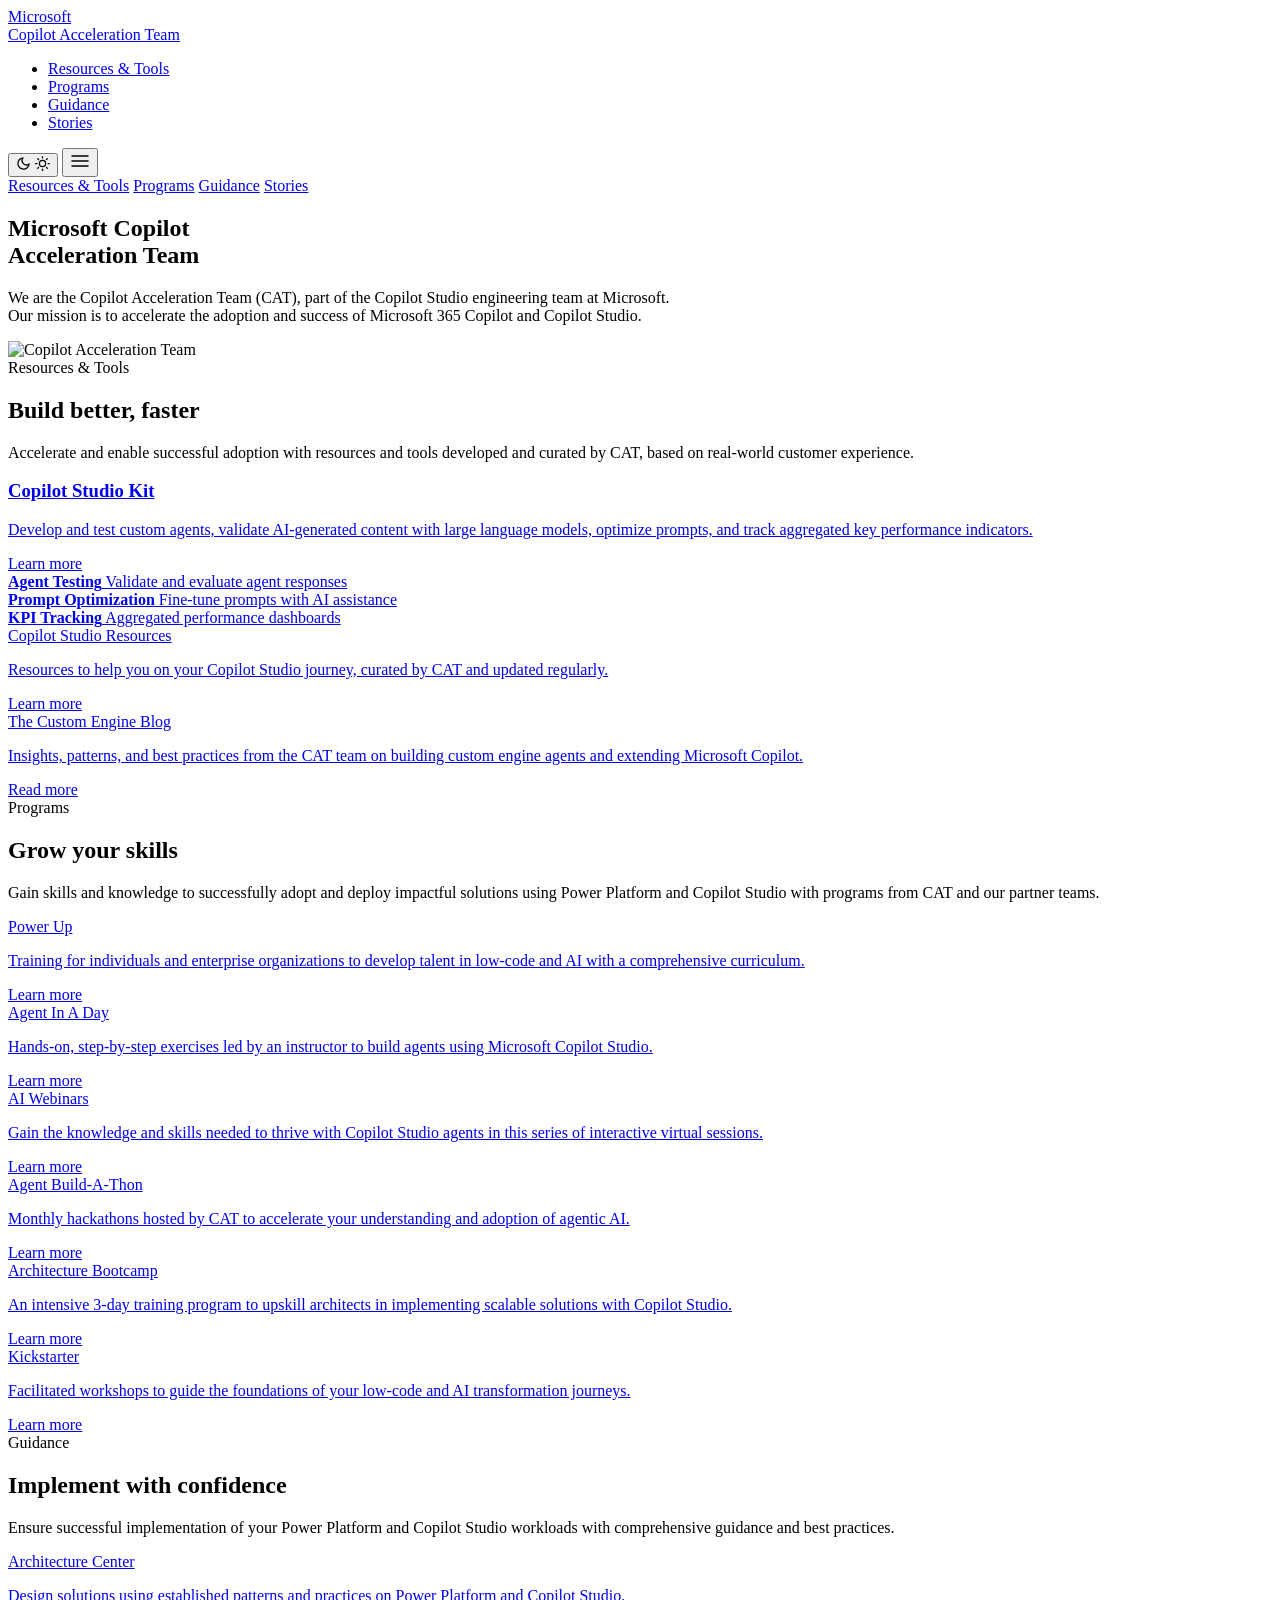
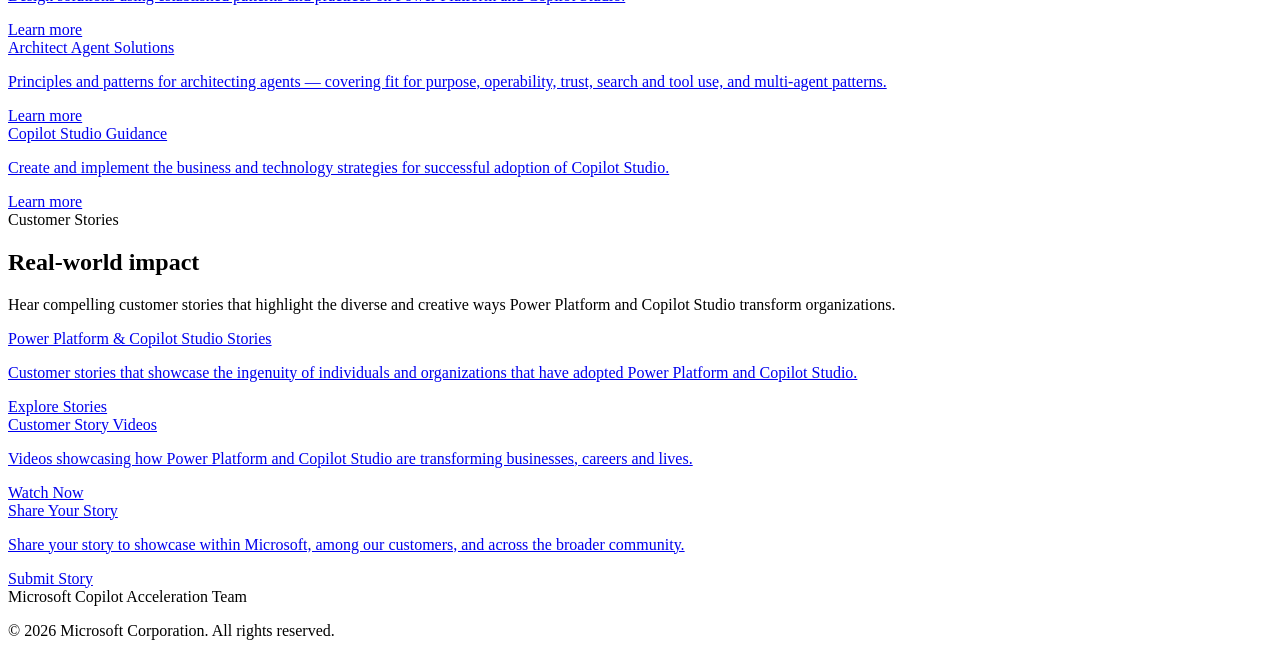
==== index.html @ 1687b4b0 "Update index.html" ====
<!DOCTYPE html>
<html lang="en">

<head>
  <meta charset="utf-8">
  <title>Microsoft Copilot Acceleration Team</title>
  <meta name="description"
    content="CAT is dedicated to empowering organizations to achieve digital transformation at scale with Microsoft Power Platform and Microsoft Copilot Studio."
    property="og:description">
  <meta content="Microsoft CAT" property="og:title">
  <meta name="image" property="og:image" content="https://microsoft.github.io/powercat/images/og-image.png">
  <meta content="width=device-width, initial-scale=1" name="viewport">
  <link href="images/favicon.png" rel="shortcut icon" type="image/x-icon">
  <link href="images/webclip.png" rel="apple-touch-icon">

  <!-- Prevent flash of wrong theme -->
  <script>
    (function () {
      var t = localStorage.getItem('cat-theme') ||
        (window.matchMedia('(prefers-color-scheme: dark)').matches ? 'dark' : 'light');
      document.documentElement.setAttribute('data-theme', t);
    })();
  </script>

  <!-- Fluent UI Web Components -->
  <script type="module" src="https://unpkg.com/@fluentui/web-components/dist/web-components.min.js"></script>

  <!-- Segoe UI -->
  <link rel="preconnect" href="https://fonts.googleapis.com">
  <link rel="preconnect" href="https://fonts.gstatic.com" crossorigin>
  <link href="https://fonts.googleapis.com/css2?family=Segoe+UI:ital,wght@0,300;0,400;0,600;0,700;1,400&display=swap" rel="stylesheet">

  <link rel="stylesheet" href="assets/css/fluent.css">
</head>

<body>

  <!-- ═══════════════════════════════════════
       NAVIGATION
  ═══════════════════════════════════════ -->
  <nav class="nav" id="nav" aria-label="Main navigation">
    <div class="nav-inner">
      <a href="#home" class="nav-brand">
        <span class="nav-brand-ms">Microsoft</span>
        <div class="nav-divider"></div>
        <span class="nav-brand-name">Copilot Acceleration Team</span>
      </a>

      <div class="nav-right">
        <ul class="nav-links">
          <li><a href="#tools">Resources &amp; Tools</a></li>
          <li><a href="#programs">Programs</a></li>
          <li><a href="#guidance">Guidance</a></li>
          <li><a href="#stories">Stories</a></li>
        </ul>

        <!-- Dark mode toggle -->
        <button class="theme-toggle" id="theme-toggle" aria-label="Switch color theme">
          <!-- Moon: shown in light mode, click to go dark -->
          <svg class="icon-moon" width="15" height="15" viewBox="0 0 24 24" fill="none" stroke="currentColor" stroke-width="2" stroke-linecap="round" stroke-linejoin="round" aria-hidden="true">
            <path d="M21 12.79A9 9 0 1 1 11.21 3 7 7 0 0 0 21 12.79z"/>
          </svg>
          <!-- Sun: shown in dark mode, click to go light -->
          <svg class="icon-sun" width="15" height="15" viewBox="0 0 24 24" fill="none" stroke="currentColor" stroke-width="2" stroke-linecap="round" stroke-linejoin="round" aria-hidden="true">
            <circle cx="12" cy="12" r="5"/>
            <line x1="12" y1="1"  x2="12" y2="3"/>
            <line x1="12" y1="21" x2="12" y2="23"/>
            <line x1="4.22" y1="4.22"   x2="5.64" y2="5.64"/>
            <line x1="18.36" y1="18.36" x2="19.78" y2="19.78"/>
            <line x1="1" y1="12" x2="3"  y2="12"/>
            <line x1="21" y1="12" x2="23" y2="12"/>
            <line x1="4.22" y1="19.78"  x2="5.64" y2="18.36"/>
            <line x1="18.36" y1="5.64"  x2="19.78" y2="4.22"/>
          </svg>
        </button>

        <button class="nav-hamburger" id="nav-hamburger" aria-label="Toggle navigation" aria-expanded="false">
          <svg width="20" height="20" viewBox="0 0 20 20" fill="none" aria-hidden="true">
            <path d="M2 5h16M2 10h16M2 15h16" stroke="currentColor" stroke-width="1.5" stroke-linecap="round"/>
          </svg>
        </button>
      </div>
    </div>
  </nav>

  <div class="nav-mobile" id="nav-mobile" aria-label="Mobile navigation">
    <a href="#tools"     onclick="closeMobileNav()">Resources &amp; Tools</a>
    <a href="#programs"  onclick="closeMobileNav()">Programs</a>
    <a href="#guidance"  onclick="closeMobileNav()">Guidance</a>
    <a href="#stories"   onclick="closeMobileNav()">Stories</a>
  </div>

  <!-- ═══════════════════════════════════════
       HERO
  ═══════════════════════════════════════ -->
  <section id="home" class="hero" aria-labelledby="hero-heading">
    <div class="hero-inner">
      <div class="hero-content">
        
        <h1 class="hero-title" id="hero-heading">
          Microsoft 
         Copilot<br>
          <span class="hero-accent">Acceleration Team</span>
        </h1>
        <p class="hero-subtitle">
          We are the Copilot Acceleration Team (CAT), part of the Copilot
          Studio engineering team at Microsoft.<br/> Our mission is to accelerate the adoption and success of Microsoft 365 Copilot and Copilot Studio.
        </p>
        <!-- <div class="hero-actions">
          <a href="#tools"    class="btn btn-white    btn-lg">Explore Tools</a>
          <a href="#programs" class="btn btn-ghost-white btn-lg">View Programs</a>
        </div> -->
        <!-- <div class="hero-stats">
          <div class="hero-stat">
            <span class="stat-value">5+</span>
            <span class="stat-label">Open-source tools</span>
          </div>
          <div class="stat-sep"></div>
          <div class="hero-stat">
            <span class="stat-value">6</span>
            <span class="stat-label">Training programs</span>
          </div>
          <div class="stat-sep"></div>
          <div class="hero-stat">
            <span class="stat-value">Global</span>
            <span class="stat-label">Enterprise reach</span>
          </div>
        </div> -->
      </div>

      <div class="hero-visual">
        <img src="images/header.png" alt="Copilot Acceleration Team" id="headerimg">
      </div>
    </div>
  </section>

  <!-- ═══════════════════════════════════════
       RESOURCES & TOOLS
  ═══════════════════════════════════════ -->
  <section id="tools" class="section section-tinted" aria-labelledby="tools-heading">
    <div class="container">
      <header class="section-header reveal">
        <span class="section-eyebrow">Resources &amp; Tools</span>
        <h2 class="section-title" id="tools-heading">Build better, faster</h2>
        <p class="section-desc">Accelerate and enable successful adoption with resources and tools developed and curated by CAT, based on real-world customer experience.</p>
      </header>

      <div class="bento-grid reveal">
        <a href="https://aka.ms/copilotstudiokit" target="_blank" rel="noopener" class="bento-featured">
          <div class="bento-content">
            <h3 class="bento-featured-title">Copilot Studio Kit</h3>
            <p class="bento-featured-desc">Develop and test custom agents, validate AI-generated content with large language models, optimize prompts, and track aggregated key performance indicators.</p>
            <span class="btn btn-white">Learn more</span>
          </div>
          <div class="bento-visual">
            <div class="bento-chips">
              <div class="bento-chip">
                <strong>Agent Testing</strong>
                Validate and evaluate agent responses
              </div>
              <div class="bento-chip">
                <strong>Prompt Optimization</strong>
                Fine-tune prompts with AI assistance
              </div>
              <div class="bento-chip">
                <strong>KPI Tracking</strong>
                Aggregated performance dashboards
              </div>
            </div>
          </div>
        </a>
      </div>

      <div class="card-grid reveal-stagger" style="margin-top: var(--space-6)">

        <a href="https://aka.ms/CopilotStudio/Resources" target="_blank" rel="noopener" class="card">
          <div class="card-title">Copilot Studio Resources</div>
          <p class="card-desc">Resources to help you on your Copilot Studio journey, curated by CAT and updated regularly.</p>
          <div class="card-cta"><span class="btn btn-outline">Learn more</span></div>
        </a>

        <a href="https://microsoft.github.io/mcscatblog/" target="_blank" rel="noopener" class="card">
          <div class="card-title">The Custom Engine Blog</div>
          <p class="card-desc">Insights, patterns, and best practices from the CAT team on building custom engine agents and extending Microsoft Copilot.</p>
          <div class="card-cta"><span class="btn btn-outline">Read more</span></div>
        </a>

      </div>
    </div>
  </section>

  <!-- ═══════════════════════════════════════
       PROGRAMS
  ═══════════════════════════════════════ -->
  <section id="programs" class="section" aria-labelledby="programs-heading">
    <div class="container">
      <header class="section-header reveal">
        <span class="section-eyebrow">Programs</span>
        <h2 class="section-title" id="programs-heading">Grow your skills</h2>
        <p class="section-desc">Gain skills and knowledge to successfully adopt and deploy impactful solutions using Power Platform and Copilot Studio with programs from CAT and our partner teams.</p>
      </header>

      <div class="card-grid-4 reveal-stagger">

        <a href="https://aka.ms/powerup" target="_blank" rel="noopener" class="card">
          <div class="card-title">Power Up</div>
          <p class="card-desc">Training for individuals and enterprise organizations to develop talent in low-code and AI with a comprehensive curriculum.</p>
          <div class="card-cta"><span class="btn btn-outline">Learn more</span></div>
        </a>

        <a href="https://aka.ms/agiad" target="_blank" rel="noopener" class="card">
          <div class="card-title">Agent In A Day</div>
          <p class="card-desc">Hands-on, step-by-step exercises led by an instructor to build agents using Microsoft Copilot Studio.</p>
          <div class="card-cta"><span class="btn btn-outline">Learn more</span></div>
        </a>

        <a href="programs/ai-webinar.html" target="_blank" rel="noopener" class="card">
          <div class="card-title">AI Webinars</div>
          <p class="card-desc">Gain the knowledge and skills needed to thrive with Copilot Studio agents in this series of interactive virtual sessions.</p>
          <div class="card-cta"><span class="btn btn-outline">Learn more</span></div>
        </a>

        <a href="programs/agent-hackathon.html" target="_blank" rel="noopener" class="card">
          <div class="card-title">Agent Build-A-Thon</div>
          <p class="card-desc">Monthly hackathons hosted by CAT to accelerate your understanding and adoption of agentic AI.</p>
          <div class="card-cta"><span class="btn btn-outline">Learn more</span></div>
        </a>

        <a href="programs/architecture-bootcamp.html" target="_blank" rel="noopener" class="card">
          <div class="card-title">Architecture Bootcamp</div>
          <p class="card-desc">An intensive 3-day training program to upskill architects in implementing scalable solutions with Copilot Studio.</p>
          <div class="card-cta"><span class="btn btn-outline">Learn more</span></div>
        </a>

        <a href="https://aka.ms/KickstarterEvent" target="_blank" rel="noopener" class="card">
          <div class="card-title">Kickstarter</div>
          <p class="card-desc">Facilitated workshops to guide the foundations of your low-code and AI transformation journeys.</p>
          <div class="card-cta"><span class="btn btn-outline">Learn more</span></div>
        </a>

      </div>
    </div>
  </section>

  <!-- ═══════════════════════════════════════
       GUIDANCE
  ═══════════════════════════════════════ -->
  <section id="guidance" class="section section-dark" aria-labelledby="guidance-heading">
    <div class="container" style="position:relative;z-index:1">
      <header class="section-header reveal">
        <span class="section-eyebrow">Guidance</span>
        <h2 class="section-title" id="guidance-heading">Implement with confidence</h2>
        <p class="section-desc">Ensure successful implementation of your Power Platform and Copilot Studio workloads with comprehensive guidance and best practices.</p>
      </header>

      <div class="card-grid-4 reveal-stagger">

        <a href="https://aka.ms/powerarchitecture" target="_blank" rel="noopener" class="card">
          <div class="card-title">Architecture Center</div>
          <p class="card-desc">Design solutions using established patterns and practices on Power Platform and Copilot Studio.</p>
          <div class="card-cta"><span class="btn btn-dark-outline">Learn more</span></div>
        </a>

        <a href="https://learn.microsoft.com/en-us/microsoft-copilot-studio/guidance/architecture/" target="_blank" rel="noopener" class="card">
          <div class="card-title">Architect Agent Solutions</div>
          <p class="card-desc">Principles and patterns for architecting agents — covering fit for purpose, operability, trust, search and tool use, and multi-agent patterns.</p>
          <div class="card-cta"><span class="btn btn-dark-outline">Learn more</span></div>
        </a>

        <a href="https://aka.ms/copilotstudioguidance" target="_blank" rel="noopener" class="card">
          <div class="card-title">Copilot Studio Guidance</div>
          <p class="card-desc">Create and implement the business and technology strategies for successful adoption of Copilot Studio.</p>
          <div class="card-cta"><span class="btn btn-dark-outline">Learn more</span></div>
        </a>

      </div>
    </div>
  </section>

  <!-- ═══════════════════════════════════════
       STORIES
  ═══════════════════════════════════════ -->
  <section id="stories" class="section" aria-labelledby="stories-heading">
    <div class="container">
      <header class="section-header reveal">
        <span class="section-eyebrow">Customer Stories</span>
        <h2 class="section-title" id="stories-heading">Real-world impact</h2>
        <p class="section-desc">Hear compelling customer stories that highlight the diverse and creative ways Power Platform and Copilot Studio transform organizations.</p>
      </header>

      <div class="stories-grid reveal-stagger">

        <a href="https://aka.ms/PowerPlatformStories" target="_blank" rel="noopener" class="story-featured">
          <div class="card-title">Power Platform &amp; Copilot Studio Stories</div>
          <p class="card-desc">Customer stories that showcase the ingenuity of individuals and organizations that have adopted Power Platform and Copilot Studio.</p>
          <span class="btn btn-brand" style="margin-top: auto; align-self: flex-start">Explore Stories</span>
        </a>

        <div class="stories-secondary">
          <a href="https://aka.ms/PowerPlatformVideos" target="_blank" rel="noopener" class="card">
            <div class="card-title">Customer Story Videos</div>
            <p class="card-desc">Videos showcasing how Power Platform and Copilot Studio are transforming businesses, careers and lives.</p>
            <div class="card-cta"><span class="btn btn-outline">Watch Now</span></div>
          </a>

          <a href="https://aka.ms/CXGStoryNomination" target="_blank" rel="noopener" class="card">
            <div class="card-title">Share Your Story</div>
            <p class="card-desc">Share your story to showcase within Microsoft, among our customers, and across the broader community.</p>
            <div class="card-cta"><span class="btn btn-outline">Submit Story</span></div>
          </a>
        </div>

      </div>
    </div>
  </section>

  <!-- ═══════════════════════════════════════
       FOOTER
  ═══════════════════════════════════════ -->
  <footer class="footer">
    <div class="footer-inner">
      <div class="footer-brand">
        
        <span class="footer-brand-text">Microsoft Copilot Acceleration Team</span>
      </div>
      <p class="footer-copy">© 2026 Microsoft Corporation. All rights reserved.</p>
    </div>
  </footer>

  <script>
    const html      = document.documentElement;
    const nav       = document.getElementById('nav');
    const hamburger = document.getElementById('nav-hamburger');
    const mobileNav = document.getElementById('nav-mobile');
    const toggle    = document.getElementById('theme-toggle');

    // ── Nav: transparent → glassmorphism on scroll ──────────────
    const updateNav = () => nav.classList.toggle('nav--scrolled', window.scrollY > 16);
    window.addEventListener('scroll', updateNav, { passive: true });
    updateNav();

    // ── Mobile nav ───────────────────────────────────────────────
    hamburger.addEventListener('click', () => {
      const isOpen = mobileNav.classList.toggle('open');
      hamburger.setAttribute('aria-expanded', String(isOpen));
    });

    function closeMobileNav() {
      mobileNav.classList.remove('open');
      hamburger.setAttribute('aria-expanded', 'false');
    }

    document.addEventListener('click', (e) => {
      if (!hamburger.contains(e.target) && !mobileNav.contains(e.target)) closeMobileNav();
    });

    // ── Theme toggle ─────────────────────────────────────────────
    toggle.addEventListener('click', () => {
      const next = html.getAttribute('data-theme') === 'dark' ? 'light' : 'dark';

      // Smooth transition
      document.body.classList.add('theme-transitioning');
      html.setAttribute('data-theme', next);
      localStorage.setItem('cat-theme', next);
      setTimeout(() => document.body.classList.remove('theme-transitioning'), 280);
    });

    // ── Scroll reveal ────────────────────────────────────────────
    const observer = new IntersectionObserver((entries) => {
      entries.forEach(entry => {
        if (entry.isIntersecting) {
          entry.target.classList.add('visible');
          observer.unobserve(entry.target);
        }
      });
    }, { threshold: 0.08 });

    document.querySelectorAll('.reveal, .reveal-stagger').forEach(el => observer.observe(el));
  </script>

</body>
</html>
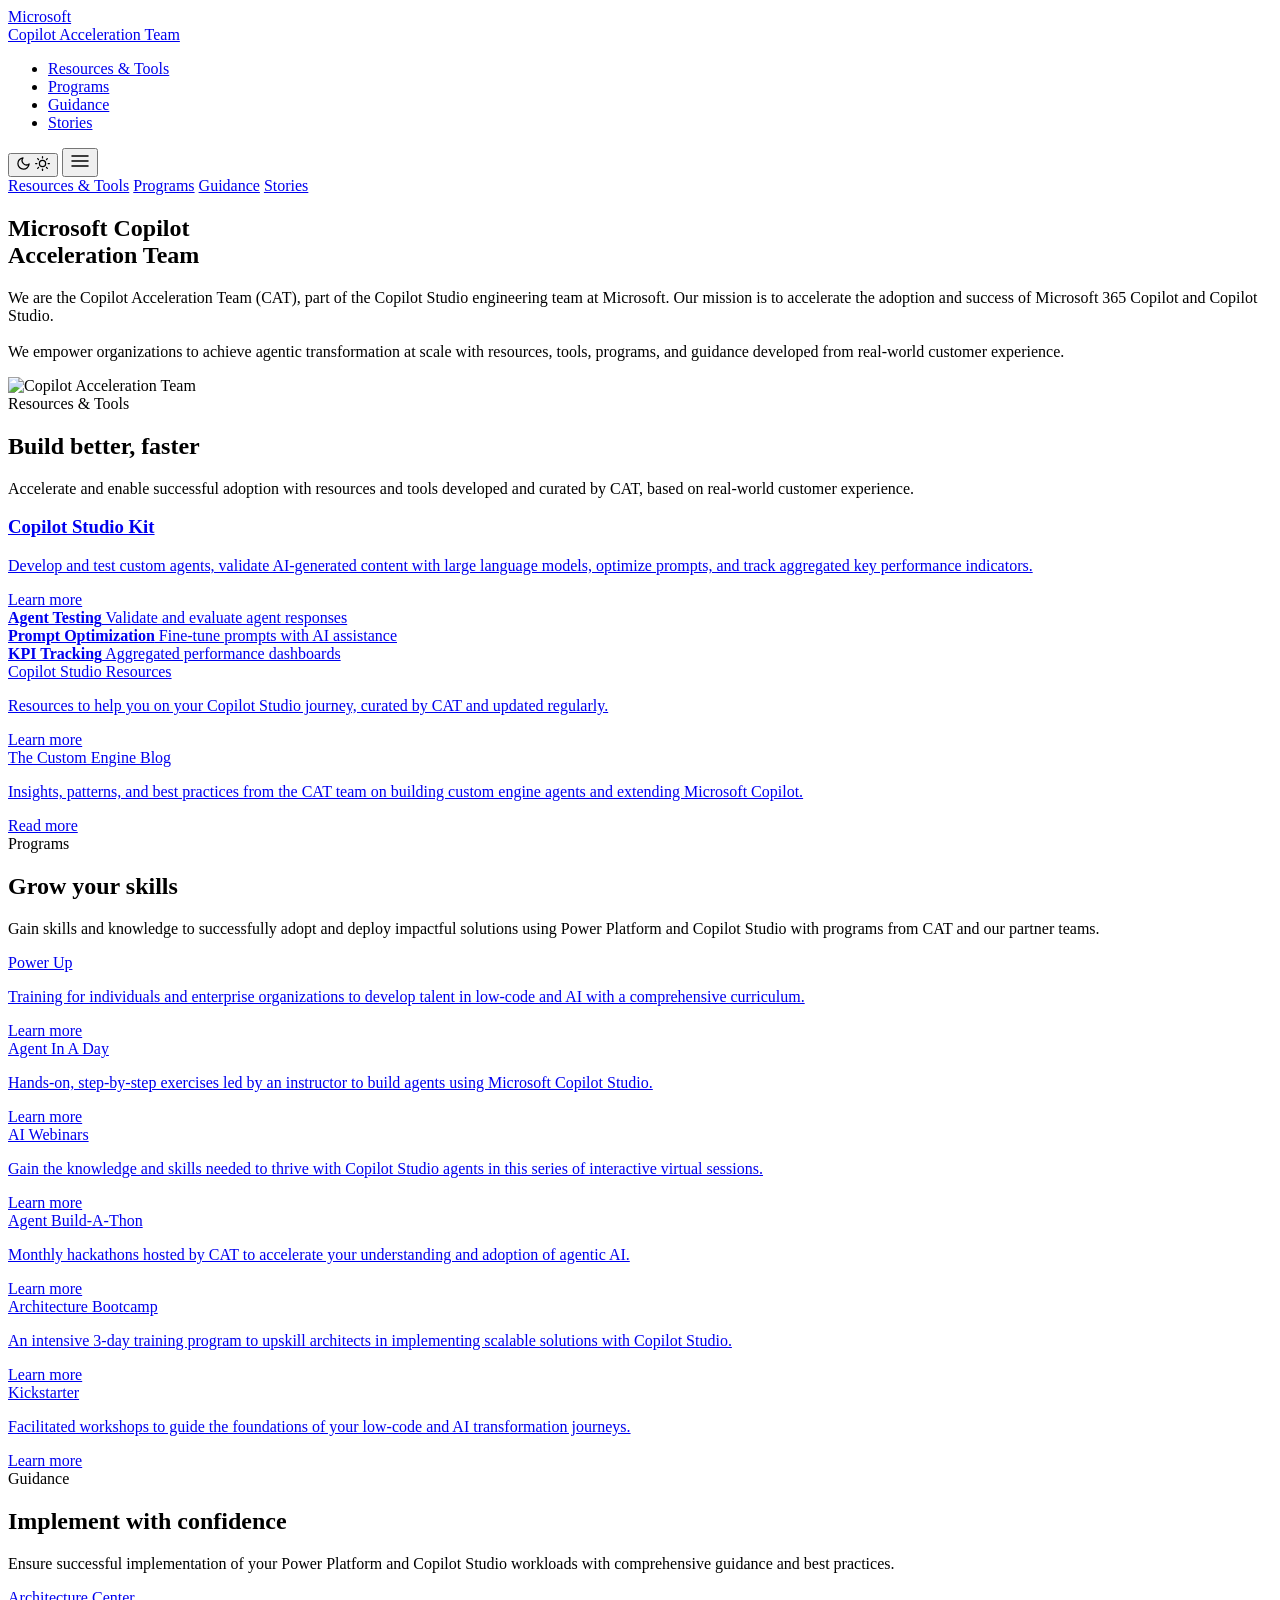
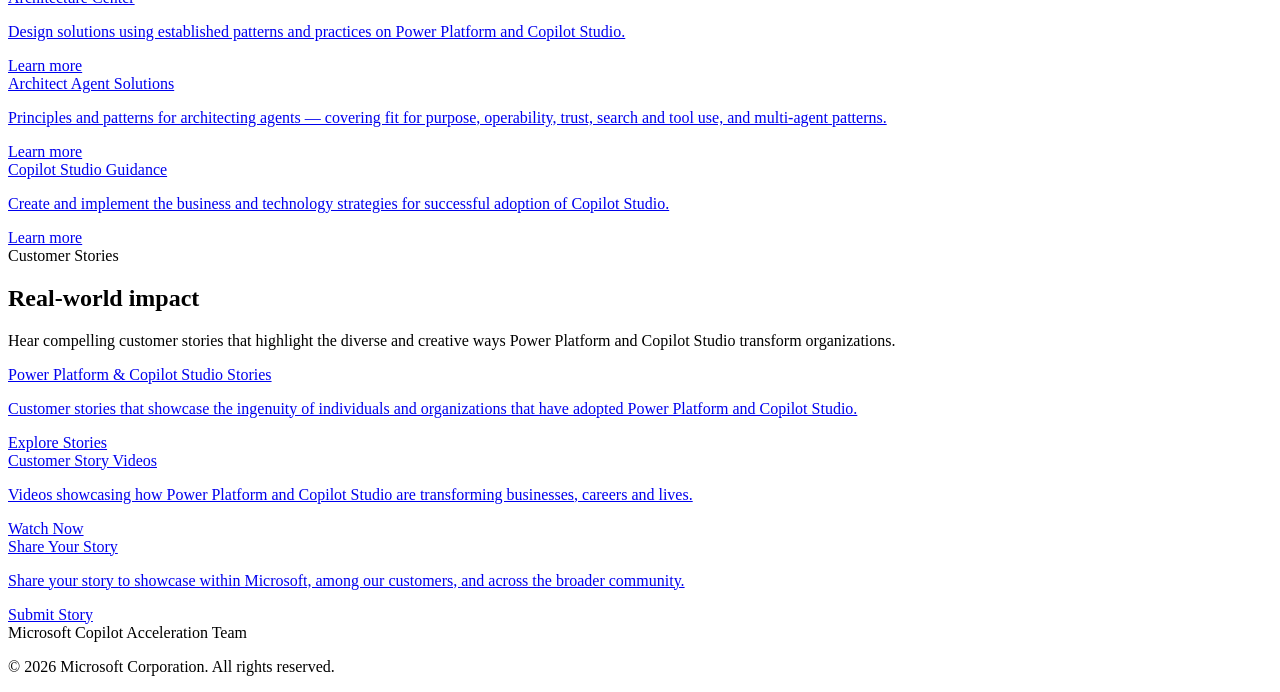
==== commit cb9feced: "Update index.html" ====
--- a/index.html
+++ b/index.html
@@ -5,10 +5,10 @@
   <meta charset="utf-8">
   <title>Microsoft Copilot Acceleration Team</title>
   <meta name="description"
-    content="CAT is dedicated to empowering organizations to achieve digital transformation at scale with Microsoft Power Platform and Microsoft Copilot Studio."
+    content="CAT is dedicated to empowering organizations to achieve agentic transformation at scale with Microsoft Copilot Studio."
     property="og:description">
   <meta content="Microsoft CAT" property="og:title">
-  <meta name="image" property="og:image" content="https://microsoft.github.io/powercat/images/og-image.png">
+  <meta name="image" property="og:image" content="https://microsoft.github.io/cat/images/og-image.png">
   <meta content="width=device-width, initial-scale=1" name="viewport">
   <link href="images/favicon.png" rel="shortcut icon" type="image/x-icon">
   <link href="images/webclip.png" rel="apple-touch-icon">
@@ -104,7 +104,9 @@
         </h1>
         <p class="hero-subtitle">
           We are the Copilot Acceleration Team (CAT), part of the Copilot
-          Studio engineering team at Microsoft.<br/> Our mission is to accelerate the adoption and success of Microsoft 365 Copilot and Copilot Studio.
+          Studio engineering team at Microsoft. Our mission is to accelerate the adoption and success of Microsoft 365 Copilot and Copilot Studio.
+          <br/><br/>
+          We empower organizations to achieve agentic transformation at scale with resources, tools, programs, and guidance developed from real-world customer experience.
         </p>
         <!-- <div class="hero-actions">
           <a href="#tools"    class="btn btn-white    btn-lg">Explore Tools</a>
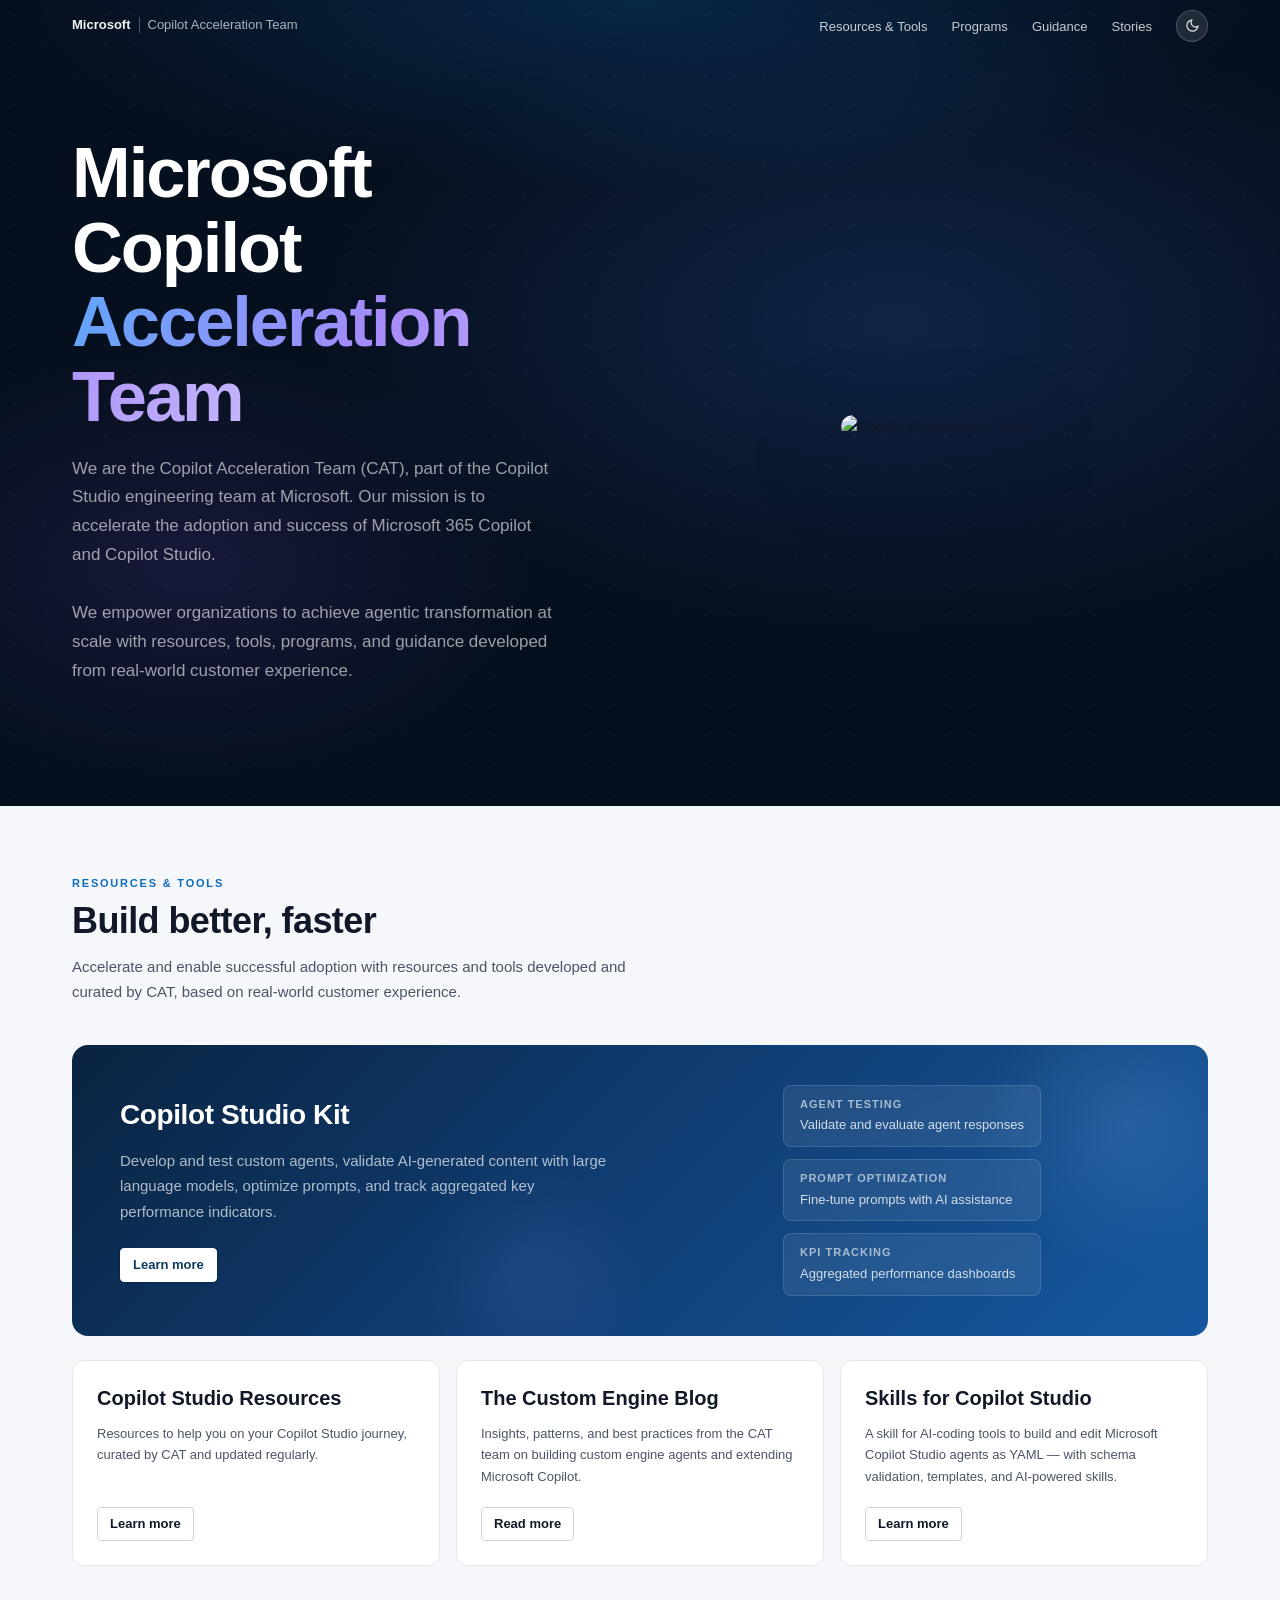
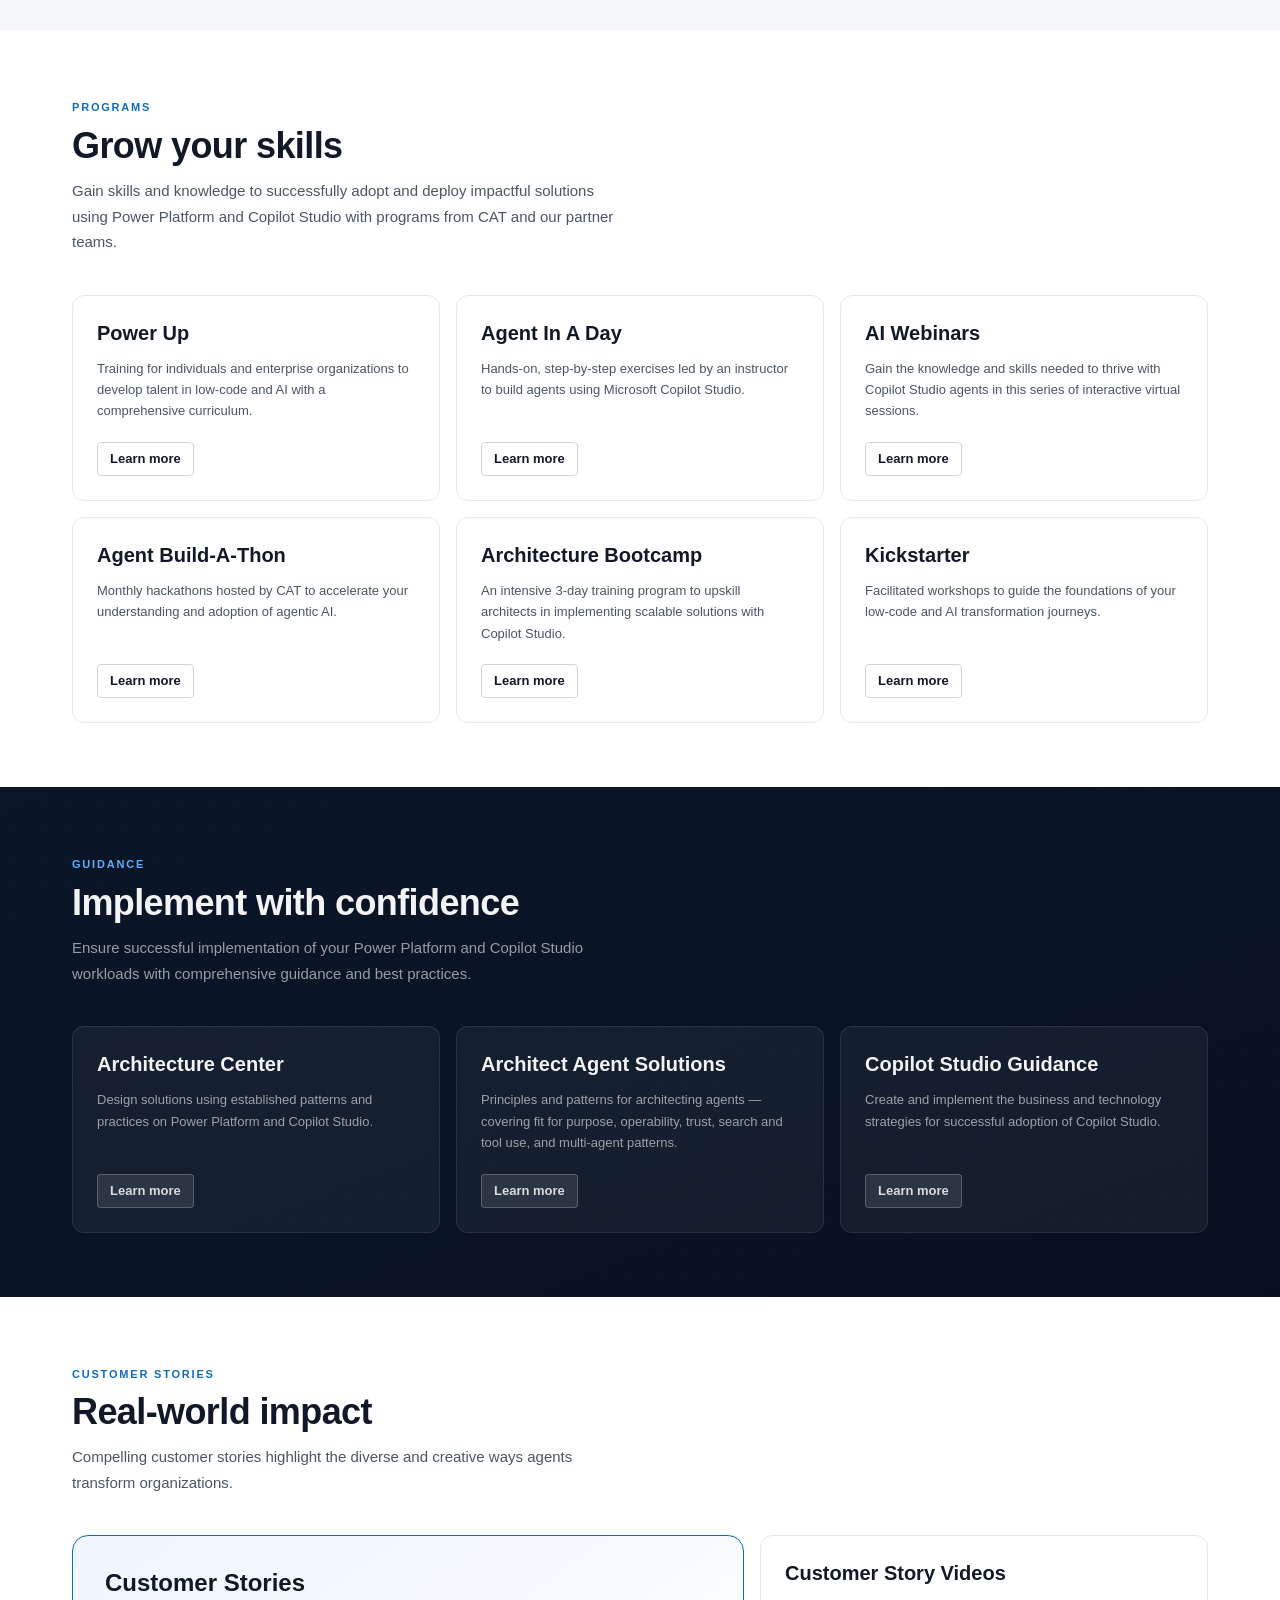
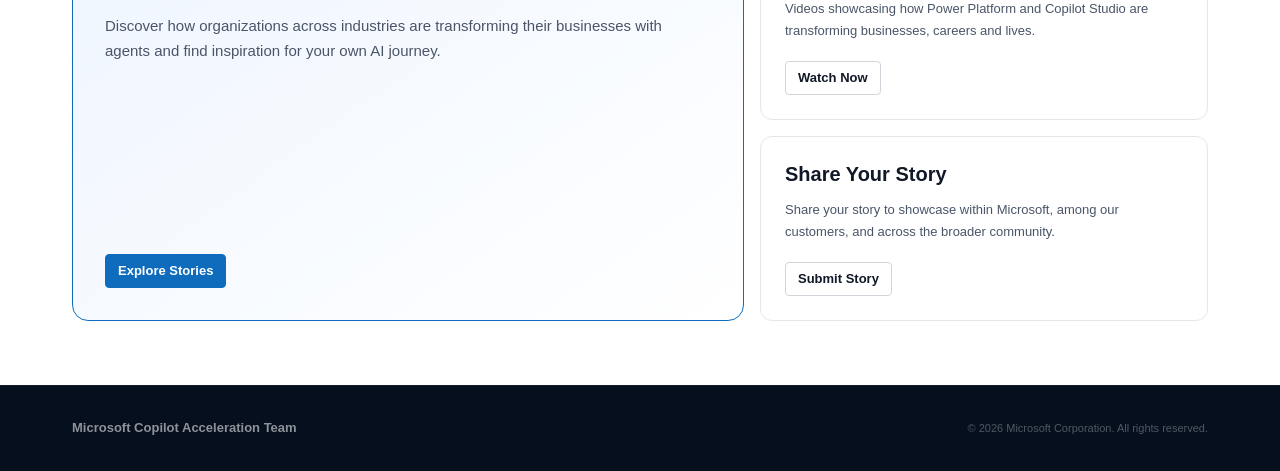
==== commit ba5dce0d: "Update index.html" ====
--- a/index.html
+++ b/index.html
@@ -187,6 +187,12 @@
           <div class="card-cta"><span class="btn btn-outline">Read more</span></div>
         </a>
 
+        <a href="https://github.com/microsoft/skills-for-copilot-studio" target="_blank" rel="noopener" class="card">
+          <div class="card-title">Skills for Copilot Studio</div>
+          <p class="card-desc">A skill for AI-coding tools to build and edit Microsoft Copilot Studio agents as YAML — with schema validation, templates, and AI-powered skills.</p>
+          <div class="card-cta"><span class="btn btn-outline">Learn more</span></div>
+        </a>
+
       </div>
     </div>
   </section>
@@ -287,14 +293,14 @@
       <header class="section-header reveal">
         <span class="section-eyebrow">Customer Stories</span>
         <h2 class="section-title" id="stories-heading">Real-world impact</h2>
-        <p class="section-desc">Hear compelling customer stories that highlight the diverse and creative ways Power Platform and Copilot Studio transform organizations.</p>
+        <p class="section-desc">Compelling customer stories highlight the diverse and creative ways agents transform organizations.</p>
       </header>
 
       <div class="stories-grid reveal-stagger">
 
-        <a href="https://aka.ms/PowerPlatformStories" target="_blank" rel="noopener" class="story-featured">
-          <div class="card-title">Power Platform &amp; Copilot Studio Stories</div>
-          <p class="card-desc">Customer stories that showcase the ingenuity of individuals and organizations that have adopted Power Platform and Copilot Studio.</p>
+        <a href="https://aka.ms/CopilotAgentStories" target="_blank" rel="noopener" class="story-featured">
+          <div class="card-title">Customer Stories</div>
+          <p class="card-desc">Discover how organizations across industries are transforming their businesses with agents and find inspiration for your own AI journey.</p>
           <span class="btn btn-brand" style="margin-top: auto; align-self: flex-start">Explore Stories</span>
         </a>
 
--- a/assets/css/fluent.css
+++ b/assets/css/fluent.css
@@ -0,0 +1,1010 @@
+/* ═══════════════════════════════════════════════════════════════
+   FLUENT 2 — THEME TOKENS
+   All components reference semantic variables only.
+   Light values live on :root; dark values override on [data-theme="dark"].
+═══════════════════════════════════════════════════════════════ */
+
+/* ── Shared structural tokens (never change with theme) ──────── */
+:root {
+  --radius-sm:  4px;
+  --radius-md:  8px;
+  --radius-lg:  12px;
+  --radius-xl:  16px;
+  --radius-pill:9999px;
+
+  --font-base: 'Segoe UI', -apple-system, BlinkMacSystemFont, 'Helvetica Neue', Arial, sans-serif;
+  --font-size-xs:   11px;
+  --font-size-sm:   13px;
+  --font-size-base: 15px;
+  --font-size-md:   17px;
+  --font-size-lg:   20px;
+  --font-size-xl:   24px;
+  --font-size-2xl:  28px;
+  --font-size-3xl:  36px;
+  --font-size-4xl:  48px;
+  --font-size-hero: clamp(40px, 5.5vw, 72px);
+
+  --space-1:  4px;
+  --space-2:  8px;
+  --space-3: 12px;
+  --space-4: 16px;
+  --space-5: 20px;
+  --space-6: 24px;
+  --space-8: 32px;
+  --space-10:40px;
+  --space-12:48px;
+  --space-16:64px;
+  --space-20:80px;
+}
+
+/* ── LIGHT THEME (default) ───────────────────────────────────── */
+:root {
+  color-scheme: light;
+
+  /* Canvas */
+  --bg-canvas:        #FFFFFF;
+  --bg-surface:       #F5F7FA;
+  --bg-raised:        #FFFFFF;
+  --bg-overlay:       #EEF1F6;
+
+  /* Foreground */
+  --fg-1:             #111827;
+  --fg-2:             #2D3748;
+  --fg-3:             #4A5568;
+  --fg-4:             #718096;
+  --fg-on-brand:      #FFFFFF;
+  --fg-on-dark:       rgba(255,255,255,.92);
+
+  /* Borders */
+  --border-subtle:    #E5E7EB;
+  --border-default:   #D1D5DB;
+  --border-strong:    #9CA3AF;
+
+  /* Brand */
+  --brand:            #0F6CBD;
+  --brand-hover:      #115EA3;
+  --brand-pressed:    #0C3B5E;
+  --brand-subtle:     #EFF6FF;
+  --brand-text:       #0F6CBD;
+
+  /* Accent (gradient highlight) */
+  --accent-from:      #3B82F6;
+  --accent-to:        #8B5CF6;
+
+  /* Shadows */
+  --shadow-xs: 0 1px 2px rgba(0,0,0,.06);
+  --shadow-sm: 0 1px 3px rgba(0,0,0,.10), 0 1px 2px rgba(0,0,0,.06);
+  --shadow-md: 0 4px 12px rgba(0,0,0,.08), 0 2px 4px rgba(0,0,0,.04);
+  --shadow-lg: 0 10px 30px rgba(0,0,0,.10), 0 4px 8px rgba(0,0,0,.04);
+  --shadow-xl: 0 20px 50px rgba(0,0,0,.12), 0 8px 16px rgba(0,0,0,.04);
+
+  /* Cards */
+  --card-bg:          #FFFFFF;
+  --card-bg-hover:    #F9FAFB;
+  --card-border:      #E5E7EB;
+  --card-border-hover:#CBD5E1;
+
+  /* Nav */
+  --nav-glass-bg:     rgba(255,255,255,.85);
+  --nav-glass-border: rgba(0,0,0,.08);
+
+  /* Inputs */
+  --input-bg:         #FFFFFF;
+  --input-border:     #D1D5DB;
+
+  /* Dark section (guidance) — constant across themes */
+  --dark-section-bg:        #050E1B;
+  --dark-section-gradient:  linear-gradient(160deg, #0A1628 0%, #071020 100%);
+  --dark-card-bg:           rgba(255,255,255,.05);
+  --dark-card-bg-hover:     rgba(255,255,255,.09);
+  --dark-card-border:       rgba(255,255,255,.09);
+  --dark-card-border-hover: rgba(255,255,255,.18);
+  --dark-fg-1:              rgba(255,255,255,.95);
+  --dark-fg-2:              rgba(255,255,255,.58);
+  --dark-eyebrow:           #60AEFF;
+  --dark-btn-bg:            rgba(255,255,255,.10);
+  --dark-btn-bg-hover:      rgba(255,255,255,.16);
+  --dark-btn-border:        rgba(255,255,255,.22);
+}
+
+/* ── DARK THEME ──────────────────────────────────────────────── */
+[data-theme="dark"] {
+  color-scheme: dark;
+
+  --bg-canvas:        #0D1117;
+  --bg-surface:       #161C25;
+  --bg-raised:        #1C2430;
+  --bg-overlay:       #222D3C;
+
+  --fg-1:             #F0F2F5;
+  --fg-2:             #C4CDD8;
+  --fg-3:             #8D9DB0;
+  --fg-4:             #5E7085;
+  --fg-on-brand:      #FFFFFF;
+  --fg-on-dark:       rgba(255,255,255,.92);
+
+  --border-subtle:    #1E2A36;
+  --border-default:   #2A3A4C;
+  --border-strong:    #3D5268;
+
+  --brand:            #4EADF5;
+  --brand-hover:      #63BAFF;
+  --brand-pressed:    #3499E0;
+  --brand-subtle:     rgba(78,173,245,.12);
+  --brand-text:       #63BAFF;
+
+  --accent-from:      #60A5FA;
+  --accent-to:        #A78BFA;
+
+  --shadow-xs: 0 1px 2px rgba(0,0,0,.3);
+  --shadow-sm: 0 1px 3px rgba(0,0,0,.4), 0 1px 2px rgba(0,0,0,.2);
+  --shadow-md: 0 4px 12px rgba(0,0,0,.5), 0 2px 4px rgba(0,0,0,.2);
+  --shadow-lg: 0 10px 30px rgba(0,0,0,.6), 0 4px 8px rgba(0,0,0,.2);
+  --shadow-xl: 0 20px 50px rgba(0,0,0,.7), 0 8px 16px rgba(0,0,0,.2);
+
+  --card-bg:          #1C2430;
+  --card-bg-hover:    #222D3C;
+  --card-border:      #2A3A4C;
+  --card-border-hover:#3D5268;
+
+  --nav-glass-bg:     rgba(13,17,23,.88);
+  --nav-glass-border: rgba(255,255,255,.07);
+
+  --input-bg:         #1C2430;
+  --input-border:     #2A3A4C;
+}
+
+/* ═══════════════════════════════════════════════════════════════
+   THEME TRANSITIONS
+═══════════════════════════════════════════════════════════════ */
+.theme-transitioning,
+.theme-transitioning *,
+.theme-transitioning *::before,
+.theme-transitioning *::after {
+  transition:
+    background-color .22s ease,
+    border-color      .22s ease,
+    color             .22s ease,
+    box-shadow        .22s ease !important;
+}
+
+/* ═══════════════════════════════════════════════════════════════
+   RESET & BASE
+═══════════════════════════════════════════════════════════════ */
+*, *::before, *::after { box-sizing: border-box; margin: 0; padding: 0; }
+html { scroll-behavior: smooth; }
+
+body {
+  font-family: var(--font-base);
+  font-size: var(--font-size-base);
+  font-weight: 400;
+  line-height: 1.6;
+  color: var(--fg-1);
+  background: var(--bg-canvas);
+  -webkit-font-smoothing: antialiased;
+}
+
+img { max-width: 100%; height: auto; display: block; }
+a   { color: var(--brand-text); text-decoration: none; }
+a:hover { text-decoration: underline; }
+
+.container {
+  max-width: 1200px;
+  margin: 0 auto;
+  padding: 0 var(--space-8);
+}
+
+/* ═══════════════════════════════════════════════════════════════
+   NAVIGATION
+═══════════════════════════════════════════════════════════════ */
+.nav {
+  position: fixed;
+  top: 0; left: 0; right: 0;
+  z-index: 200;
+  height: 52px;
+  display: flex;
+  align-items: center;
+  background: transparent;
+  border-bottom: 1px solid transparent;
+  transition: background .3s ease, border-color .3s ease, backdrop-filter .3s ease;
+}
+.nav--scrolled {
+  background: var(--nav-glass-bg);
+  border-bottom-color: var(--nav-glass-border);
+  backdrop-filter: blur(20px) saturate(180%);
+  -webkit-backdrop-filter: blur(20px) saturate(180%);
+}
+
+.nav-inner {
+  display: flex;
+  align-items: center;
+  justify-content: space-between;
+  width: 100%;
+  max-width: 1200px;
+  margin: 0 auto;
+  padding: 0 var(--space-8);
+}
+
+.nav-brand {
+  display: flex;
+  align-items: center;
+  gap: var(--space-2);
+  text-decoration: none;
+}
+.nav-brand:hover { text-decoration: none; }
+
+.nav-brand-ms {
+  font-size: var(--font-size-sm);
+  font-weight: 600;
+  color: rgba(255,255,255,.95);
+  transition: color .3s;
+}
+.nav--scrolled .nav-brand-ms { color: var(--fg-1); }
+
+.nav-divider {
+  width: 1px; height: 16px;
+  background: rgba(255,255,255,.28);
+  flex-shrink: 0;
+  transition: background .3s;
+}
+.nav--scrolled .nav-divider { background: var(--border-default); }
+
+.nav-brand-name {
+  font-size: var(--font-size-sm);
+  font-weight: 400;
+  color: rgba(255,255,255,.68);
+  white-space: nowrap;
+  transition: color .3s;
+}
+.nav--scrolled .nav-brand-name { color: var(--fg-3); }
+
+.nav-right {
+  display: flex;
+  align-items: center;
+  gap: var(--space-6);
+}
+
+.nav-links {
+  display: flex;
+  align-items: center;
+  gap: var(--space-6);
+  list-style: none;
+}
+.nav-links a {
+  font-size: var(--font-size-sm);
+  font-weight: 500;
+  color: rgba(255,255,255,.78);
+  text-decoration: none;
+  padding: 4px 0;
+  position: relative;
+  transition: color .15s;
+}
+.nav--scrolled .nav-links a { color: var(--fg-2); }
+.nav-links a::after {
+  content: '';
+  position: absolute;
+  bottom: -2px; left: 0; right: 0;
+  height: 2px;
+  background: currentColor;
+  transform: scaleX(0);
+  transition: transform .15s ease;
+}
+.nav-links a:hover { color: #fff; text-decoration: none; }
+.nav--scrolled .nav-links a:hover { color: var(--brand); }
+.nav-links a:hover::after { transform: scaleX(1); }
+
+/* Theme toggle */
+.theme-toggle {
+  display: flex;
+  align-items: center;
+  justify-content: center;
+  width: 32px; height: 32px;
+  background: rgba(255,255,255,.1);
+  border: 1px solid rgba(255,255,255,.2);
+  border-radius: var(--radius-pill);
+  cursor: pointer;
+  color: rgba(255,255,255,.85);
+  transition: background .15s, border-color .15s, color .3s;
+  flex-shrink: 0;
+}
+.theme-toggle:hover {
+  background: rgba(255,255,255,.2);
+  color: #fff;
+}
+.nav--scrolled .theme-toggle {
+  background: var(--bg-surface);
+  border-color: var(--border-default);
+  color: var(--fg-2);
+}
+.nav--scrolled .theme-toggle:hover {
+  background: var(--bg-overlay);
+  color: var(--fg-1);
+}
+
+/* Icon visibility */
+.icon-sun  { display: none; }
+.icon-moon { display: block; }
+[data-theme="dark"] .icon-sun  { display: block; }
+[data-theme="dark"] .icon-moon { display: none; }
+
+.nav-hamburger {
+  display: none;
+  background: none;
+  border: none;
+  cursor: pointer;
+  padding: var(--space-1);
+  color: rgba(255,255,255,.85);
+  border-radius: var(--radius-sm);
+  transition: color .3s, background .15s;
+}
+.nav--scrolled .nav-hamburger { color: var(--fg-2); }
+.nav-hamburger:hover { background: rgba(255,255,255,.1); }
+.nav--scrolled .nav-hamburger:hover { background: var(--bg-surface); }
+
+.nav-mobile {
+  display: none;
+  position: fixed;
+  top: 52px; left: 0; right: 0;
+  background: var(--nav-glass-bg);
+  backdrop-filter: blur(20px) saturate(180%);
+  -webkit-backdrop-filter: blur(20px) saturate(180%);
+  border-bottom: 1px solid var(--border-subtle);
+  padding: var(--space-4) var(--space-8);
+  z-index: 199;
+  box-shadow: var(--shadow-md);
+}
+.nav-mobile.open { display: flex; flex-direction: column; }
+.nav-mobile a {
+  font-size: var(--font-size-base);
+  font-weight: 500;
+  color: var(--fg-1);
+  padding: var(--space-3) 0;
+  border-bottom: 1px solid var(--border-subtle);
+  text-decoration: none;
+}
+.nav-mobile a:last-child { border-bottom: none; }
+.nav-mobile a:hover { color: var(--brand); text-decoration: none; }
+
+@media (max-width: 768px) {
+  .nav-links    { display: none; }
+  .nav-hamburger{ display: flex; align-items: center; justify-content: center; }
+}
+
+/* ═══════════════════════════════════════════════════════════════
+   BUTTONS
+═══════════════════════════════════════════════════════════════ */
+.btn {
+  display: inline-flex;
+  align-items: center;
+  justify-content: center;
+  gap: var(--space-2);
+  padding: 6px var(--space-3);
+  border-radius: var(--radius-sm);
+  font-family: var(--font-base);
+  font-size: var(--font-size-sm);
+  font-weight: 600;
+  line-height: 20px;
+  cursor: pointer;
+  text-decoration: none;
+  border: 1px solid transparent;
+  transition: background .12s, border-color .12s, color .12s, box-shadow .12s;
+  white-space: nowrap;
+}
+.btn:hover { text-decoration: none; }
+
+.btn-brand {
+  background: var(--brand);
+  color: var(--fg-on-brand);
+  border-color: var(--brand);
+}
+.btn-brand:hover {
+  background: var(--brand-hover);
+  border-color: var(--brand-hover);
+  color: var(--fg-on-brand);
+  box-shadow: 0 0 0 3px var(--brand-subtle);
+}
+
+.btn-outline {
+  background: transparent;
+  color: var(--fg-1);
+  border-color: var(--border-default);
+}
+.btn-outline:hover {
+  background: var(--bg-surface);
+  border-color: var(--border-strong);
+  color: var(--fg-1);
+}
+
+.btn-white {
+  background: #fff;
+  color: #0C3B5E;
+  border-color: #fff;
+  box-shadow: var(--shadow-sm);
+}
+.btn-white:hover {
+  background: #F0F6FF;
+  color: #0C3B5E;
+  box-shadow: var(--shadow-md);
+}
+
+.btn-ghost-white {
+  background: rgba(255,255,255,.1);
+  color: #fff;
+  border-color: rgba(255,255,255,.35);
+}
+.btn-ghost-white:hover {
+  background: rgba(255,255,255,.18);
+  color: #fff;
+  border-color: rgba(255,255,255,.55);
+}
+
+.btn-dark-outline {
+  background: var(--dark-btn-bg);
+  color: rgba(255,255,255,.82);
+  border-color: var(--dark-btn-border);
+}
+.btn-dark-outline:hover {
+  background: var(--dark-btn-bg-hover);
+  color: #fff;
+  border-color: rgba(255,255,255,.35);
+}
+
+.btn-lg {
+  padding: 10px var(--space-6);
+  font-size: var(--font-size-base);
+  line-height: 22px;
+  border-radius: var(--radius-md);
+}
+
+/* ═══════════════════════════════════════════════════════════════
+   HERO  — always dark, consistent across themes
+═══════════════════════════════════════════════════════════════ */
+.hero {
+  background: #060F1E;
+  padding: 136px 0 88px;
+  position: relative;
+  overflow: hidden;
+}
+
+.hero::before {
+  content: '';
+  position: absolute;
+  inset: 0;
+  background:
+    radial-gradient(ellipse 70% 60% at 70% 40%, rgba(59,130,246,.18) 0%, transparent 65%),
+    radial-gradient(ellipse 50% 50% at 15% 70%, rgba(139,92,246,.12) 0%, transparent 55%),
+    radial-gradient(ellipse 80% 40% at 50% 0%,  rgba(15,108,189,.25) 0%, transparent 60%);
+  pointer-events: none;
+}
+.hero::after {
+  content: '';
+  position: absolute;
+  inset: 0;
+  background-image: radial-gradient(rgba(255,255,255,.035) 1px, transparent 1px);
+  background-size: 30px 30px;
+  pointer-events: none;
+}
+
+.hero-inner {
+  position: relative;
+  z-index: 1;
+  display: grid;
+  grid-template-columns: 1fr 1fr;
+  gap: var(--space-12);
+  align-items: center;
+  max-width: 1200px;
+  margin: 0 auto;
+  padding: 0 var(--space-8);
+}
+
+.hero-badge {
+  display: inline-flex;
+  align-items: center;
+  gap: var(--space-2);
+  padding: 5px 14px;
+  background: rgba(255,255,255,.07);
+  border: 1px solid rgba(255,255,255,.13);
+  border-radius: var(--radius-pill);
+  font-size: var(--font-size-xs);
+  font-weight: 500;
+  color: rgba(255,255,255,.72);
+  margin-bottom: var(--space-6);
+  letter-spacing: .4px;
+}
+.hero-badge-dot {
+  width: 6px; height: 6px;
+  border-radius: 50%;
+  background: #34D399;
+  box-shadow: 0 0 8px rgba(52,211,153,.7);
+  flex-shrink: 0;
+}
+
+.hero-title {
+  font-size: var(--font-size-hero);
+  font-weight: 700;
+  line-height: 1.06;
+  letter-spacing: -2px;
+  color: #FFFFFF;
+  margin-bottom: var(--space-5);
+}
+
+.hero-accent {
+  background: linear-gradient(110deg, #60A5FA 0%, #A78BFA 55%, #C4B5FD 100%);
+  -webkit-background-clip: text;
+  -webkit-text-fill-color: transparent;
+  background-clip: text;
+}
+
+.hero-subtitle {
+  font-size: var(--font-size-md);
+  line-height: 1.7;
+  color: rgba(255,255,255,.60);
+  margin-bottom: var(--space-8);
+  max-width: 480px;
+}
+
+.hero-actions {
+  display: flex;
+  gap: var(--space-3);
+  flex-wrap: wrap;
+}
+
+.hero-stats {
+  display: flex;
+  align-items: center;
+  gap: var(--space-8);
+  margin-top: var(--space-12);
+  padding-top: var(--space-8);
+  border-top: 1px solid rgba(255,255,255,.08);
+}
+.hero-stat { display: flex; flex-direction: column; gap: 3px; }
+.stat-value {
+  font-size: var(--font-size-2xl);
+  font-weight: 700;
+  line-height: 1;
+  color: #FFFFFF;
+  letter-spacing: -0.5px;
+}
+.stat-label {
+  font-size: var(--font-size-xs);
+  color: rgba(255,255,255,.44);
+  text-transform: uppercase;
+  letter-spacing: 1px;
+  font-weight: 500;
+}
+.stat-sep {
+  width: 1px; height: 32px;
+  background: rgba(255,255,255,.10);
+  flex-shrink: 0;
+}
+
+.hero-visual {
+  display: flex;
+  justify-content: center;
+  align-items: center;
+}
+.hero-visual img {
+  border-radius: var(--radius-xl);
+  max-width: 100%;
+  filter: drop-shadow(0 24px 48px rgba(0,0,0,.55));
+}
+
+@media (max-width: 900px) {
+  .hero { padding: 120px 0 64px; }
+  .hero-inner { grid-template-columns: 1fr; }
+  .hero-visual { display: none; }
+  .hero-stats { gap: var(--space-6); flex-wrap: wrap; }
+}
+@media (max-width: 480px) {
+  .hero-title { letter-spacing: -1px; }
+  .hero-stats { gap: var(--space-5); }
+}
+
+/* ═══════════════════════════════════════════════════════════════
+   SECTIONS
+═══════════════════════════════════════════════════════════════ */
+.section        { padding: var(--space-16) 0; }
+.section-tinted { background: var(--bg-surface); }
+
+.section-dark {
+  background: var(--dark-section-bg);
+  background-image: var(--dark-section-gradient);
+  position: relative;
+}
+.section-dark::before {
+  content: '';
+  position: absolute;
+  inset: 0;
+  background-image: radial-gradient(rgba(255,255,255,.025) 1px, transparent 1px);
+  background-size: 28px 28px;
+  pointer-events: none;
+}
+
+.section-header { margin-bottom: var(--space-10); }
+
+.section-eyebrow {
+  display: inline-block;
+  font-size: var(--font-size-xs);
+  font-weight: 700;
+  text-transform: uppercase;
+  letter-spacing: 1.8px;
+  color: var(--brand-text);
+  margin-bottom: var(--space-2);
+}
+.section-dark .section-eyebrow { color: var(--dark-eyebrow); }
+
+.section-title {
+  font-size: var(--font-size-3xl);
+  font-weight: 700;
+  line-height: 1.15;
+  color: var(--fg-1);
+  margin-bottom: var(--space-3);
+  letter-spacing: -.6px;
+}
+.section-dark .section-title { color: var(--dark-fg-1); }
+
+.section-desc {
+  font-size: var(--font-size-base);
+  line-height: 1.7;
+  color: var(--fg-3);
+  max-width: 560px;
+}
+.section-dark .section-desc { color: var(--dark-fg-2); }
+
+/* ═══════════════════════════════════════════════════════════════
+   BENTO GRID  (single full-width featured card)
+═══════════════════════════════════════════════════════════════ */
+.bento-grid {
+  display: grid;
+  grid-template-columns: 1fr;
+}
+
+.bento-featured {
+  background: linear-gradient(135deg, #0A2340 0%, #0F3C70 45%, #1558A0 100%);
+  border-radius: var(--radius-xl);
+  padding: var(--space-10) var(--space-12);
+  display: grid;
+  grid-template-columns: 1fr 1fr;
+  gap: var(--space-12);
+  align-items: center;
+  text-decoration: none;
+  color: #fff;
+  position: relative;
+  overflow: hidden;
+  transition: box-shadow .2s ease, transform .2s ease;
+  min-height: 280px;
+}
+.bento-featured::before {
+  content: '';
+  position: absolute;
+  top: -80px; right: -80px;
+  width: 320px; height: 320px;
+  background: radial-gradient(circle, rgba(147,197,253,.15), transparent 65%);
+  pointer-events: none;
+}
+.bento-featured::after {
+  content: '';
+  position: absolute;
+  bottom: -60px; left: 30%;
+  width: 240px; height: 240px;
+  background: radial-gradient(circle, rgba(167,139,250,.10), transparent 65%);
+  pointer-events: none;
+}
+.bento-featured:hover {
+  box-shadow: var(--shadow-xl);
+  transform: translateY(-3px);
+  text-decoration: none;
+  color: #fff;
+}
+
+.bento-content { position: relative; z-index: 1; }
+
+.bento-featured-title {
+  font-size: var(--font-size-2xl);
+  font-weight: 700;
+  line-height: 1.2;
+  color: #fff;
+  margin-bottom: var(--space-4);
+  letter-spacing: -.4px;
+}
+
+.bento-featured-desc {
+  font-size: var(--font-size-base);
+  line-height: 1.7;
+  color: rgba(255,255,255,.68);
+  margin-bottom: var(--space-6);
+}
+
+.bento-visual {
+  position: relative;
+  z-index: 1;
+  display: flex;
+  align-items: center;
+  justify-content: center;
+}
+
+.bento-chips {
+  display: flex;
+  flex-direction: column;
+  gap: var(--space-3);
+}
+
+.bento-chip {
+  padding: 10px 16px;
+  background: rgba(255,255,255,.08);
+  border: 1px solid rgba(255,255,255,.12);
+  border-radius: var(--radius-md);
+  font-size: var(--font-size-sm);
+  color: rgba(255,255,255,.80);
+  font-weight: 500;
+  backdrop-filter: blur(8px);
+}
+.bento-chip strong {
+  display: block;
+  color: #fff;
+  font-size: var(--font-size-xs);
+  text-transform: uppercase;
+  letter-spacing: 1px;
+  margin-bottom: 2px;
+  opacity: .6;
+}
+
+@media (max-width: 768px) {
+  .bento-featured {
+    grid-template-columns: 1fr;
+    padding: var(--space-8);
+    min-height: auto;
+  }
+  .bento-visual { display: none; }
+}
+
+/* ═══════════════════════════════════════════════════════════════
+   CARD GRID
+═══════════════════════════════════════════════════════════════ */
+.card-grid {
+  display: grid;
+  grid-template-columns: repeat(3, 1fr);
+  gap: var(--space-4);
+}
+.card-grid-4 {
+  display: grid;
+  grid-template-columns: repeat(3, 1fr);
+  gap: var(--space-4);
+}
+@media (max-width: 900px) {
+  .card-grid, .card-grid-4 { grid-template-columns: repeat(2, 1fr); }
+}
+@media (max-width: 560px) {
+  .card-grid, .card-grid-4 { grid-template-columns: 1fr; }
+}
+
+/* ═══════════════════════════════════════════════════════════════
+   CARD
+═══════════════════════════════════════════════════════════════ */
+.card {
+  display: flex;
+  flex-direction: column;
+  gap: var(--space-3);
+  padding: var(--space-6);
+  background: var(--card-bg);
+  border: 1px solid var(--card-border);
+  border-radius: var(--radius-lg);
+  text-decoration: none;
+  color: inherit;
+  transition: box-shadow .18s ease, transform .18s ease, border-color .18s ease, background .18s ease;
+}
+.card:hover {
+  box-shadow: var(--shadow-lg);
+  transform: translateY(-2px);
+  border-color: var(--card-border-hover);
+  background: var(--card-bg-hover);
+  text-decoration: none;
+}
+
+.section-dark .card {
+  background: var(--dark-card-bg);
+  border-color: var(--dark-card-border);
+  color: var(--dark-fg-1);
+}
+.section-dark .card:hover {
+  background: var(--dark-card-bg-hover);
+  border-color: var(--dark-card-border-hover);
+  box-shadow: 0 12px 40px rgba(0,0,0,.5);
+}
+
+.card-title {
+  font-size: var(--font-size-lg);
+  font-weight: 600;
+  line-height: 1.3;
+  color: var(--fg-1);
+}
+.section-dark .card-title { color: var(--dark-fg-1); }
+
+.card-desc {
+  font-size: var(--font-size-sm);
+  line-height: 1.65;
+  color: var(--fg-3);
+  flex: 1;
+}
+.section-dark .card-desc { color: var(--dark-fg-2); }
+
+.card-cta { margin-top: var(--space-2); }
+
+/* ═══════════════════════════════════════════════════════════════
+   PROGRAM LIST
+═══════════════════════════════════════════════════════════════ */
+.program-list {
+  display: flex;
+  flex-direction: column;
+  border-top: 1px solid var(--border-subtle);
+}
+
+.program-item {
+  display: grid;
+  grid-template-columns: 68px 1fr auto;
+  gap: var(--space-8);
+  align-items: center;
+  padding: var(--space-6) var(--space-4);
+  border-bottom: 1px solid var(--border-subtle);
+  text-decoration: none;
+  color: inherit;
+  border-radius: var(--radius-sm);
+  transition: background .15s ease, padding-left .15s ease;
+}
+.program-item:hover {
+  background: var(--bg-surface);
+  padding-left: var(--space-6);
+  text-decoration: none;
+  color: inherit;
+}
+.program-item:hover .program-arrow { color: var(--brand-text); transform: translateX(5px); }
+.program-item:hover .program-num   { color: var(--border-default); }
+
+.program-num {
+  font-size: 32px;
+  font-weight: 700;
+  color: var(--border-subtle);
+  line-height: 1;
+  letter-spacing: -1px;
+  transition: color .15s;
+  font-variant-numeric: tabular-nums;
+}
+
+.program-body { display: flex; flex-direction: column; gap: var(--space-1); }
+
+.program-name {
+  font-size: var(--font-size-lg);
+  font-weight: 600;
+  color: var(--fg-1);
+}
+
+.program-desc {
+  font-size: var(--font-size-sm);
+  color: var(--fg-3);
+  line-height: 1.6;
+  max-width: 520px;
+}
+
+.program-arrow {
+  font-size: var(--font-size-sm);
+  font-weight: 600;
+  color: var(--fg-4);
+  white-space: nowrap;
+  transition: color .15s, transform .15s;
+}
+
+@media (max-width: 768px) {
+  .program-item { grid-template-columns: 48px 1fr; gap: var(--space-4); }
+  .program-arrow { display: none; }
+  .program-num { font-size: 22px; }
+}
+
+/* ═══════════════════════════════════════════════════════════════
+   STORIES GRID
+═══════════════════════════════════════════════════════════════ */
+.stories-grid {
+  display: grid;
+  grid-template-columns: 3fr 2fr;
+  gap: var(--space-4);
+}
+.stories-secondary {
+  display: flex;
+  flex-direction: column;
+  gap: var(--space-4);
+}
+
+.story-featured {
+  display: flex;
+  flex-direction: column;
+  gap: var(--space-4);
+  padding: var(--space-8);
+  background: linear-gradient(145deg, var(--brand-subtle) 0%, var(--bg-raised) 100%);
+  border: 1px solid var(--brand);
+  border-radius: var(--radius-xl);
+  text-decoration: none;
+  color: inherit;
+  transition: box-shadow .18s ease, transform .18s ease;
+}
+[data-theme="dark"] .story-featured {
+  background: linear-gradient(145deg, rgba(78,173,245,.10) 0%, var(--bg-raised) 100%);
+}
+.story-featured:hover {
+  box-shadow: var(--shadow-xl);
+  transform: translateY(-3px);
+  text-decoration: none;
+  color: inherit;
+}
+.story-featured .card-title {
+  font-size: var(--font-size-xl);
+  font-weight: 700;
+  line-height: 1.25;
+}
+.story-featured .card-desc { font-size: var(--font-size-base); }
+
+@media (max-width: 900px) {
+  .stories-grid { grid-template-columns: 1fr; }
+}
+
+/* ═══════════════════════════════════════════════════════════════
+   FOOTER
+═══════════════════════════════════════════════════════════════ */
+.footer {
+  background: #060F1E;
+  border-top: 1px solid rgba(255,255,255,.06);
+  padding: var(--space-8) 0;
+}
+.footer-inner {
+  display: flex;
+  align-items: center;
+  justify-content: space-between;
+  flex-wrap: wrap;
+  gap: var(--space-4);
+  max-width: 1200px;
+  margin: 0 auto;
+  padding: 0 var(--space-8);
+}
+.footer-brand { display: flex; align-items: center; gap: var(--space-3); }
+.footer-logo  { height: 28px; width: auto; opacity: .75; }
+.footer-brand-text {
+  font-size: var(--font-size-sm);
+  font-weight: 600;
+  color: rgba(255,255,255,.55);
+}
+.footer-copy {
+  font-size: var(--font-size-xs);
+  color: rgba(255,255,255,.30);
+}
+
+/* ═══════════════════════════════════════════════════════════════
+   SCROLL REVEAL
+═══════════════════════════════════════════════════════════════ */
+.reveal {
+  opacity: 0;
+  transform: translateY(22px);
+  transition: opacity .55s ease, transform .55s ease;
+}
+.reveal.visible { opacity: 1; transform: none; }
+
+.reveal-stagger > * {
+  opacity: 0;
+  transform: translateY(22px);
+  transition: opacity .5s ease, transform .5s ease;
+}
+.reveal-stagger.visible > * { opacity: 1; transform: none; }
+.reveal-stagger.visible > *:nth-child(1) { transition-delay: .00s; }
+.reveal-stagger.visible > *:nth-child(2) { transition-delay: .07s; }
+.reveal-stagger.visible > *:nth-child(3) { transition-delay: .14s; }
+.reveal-stagger.visible > *:nth-child(4) { transition-delay: .21s; }
+.reveal-stagger.visible > *:nth-child(5) { transition-delay: .28s; }
+.reveal-stagger.visible > *:nth-child(6) { transition-delay: .35s; }
+
+/* ═══════════════════════════════════════════════════════════════
+   RESPONSIVE
+═══════════════════════════════════════════════════════════════ */
+@media (max-width: 768px) {
+  .container    { padding: 0 var(--space-6); }
+  .nav-inner    { padding: 0 var(--space-6); }
+  .footer-inner { padding: 0 var(--space-6); }
+  .hero-inner   { padding: 0 var(--space-6); }
+  .section      { padding: var(--space-12) 0; }
+}
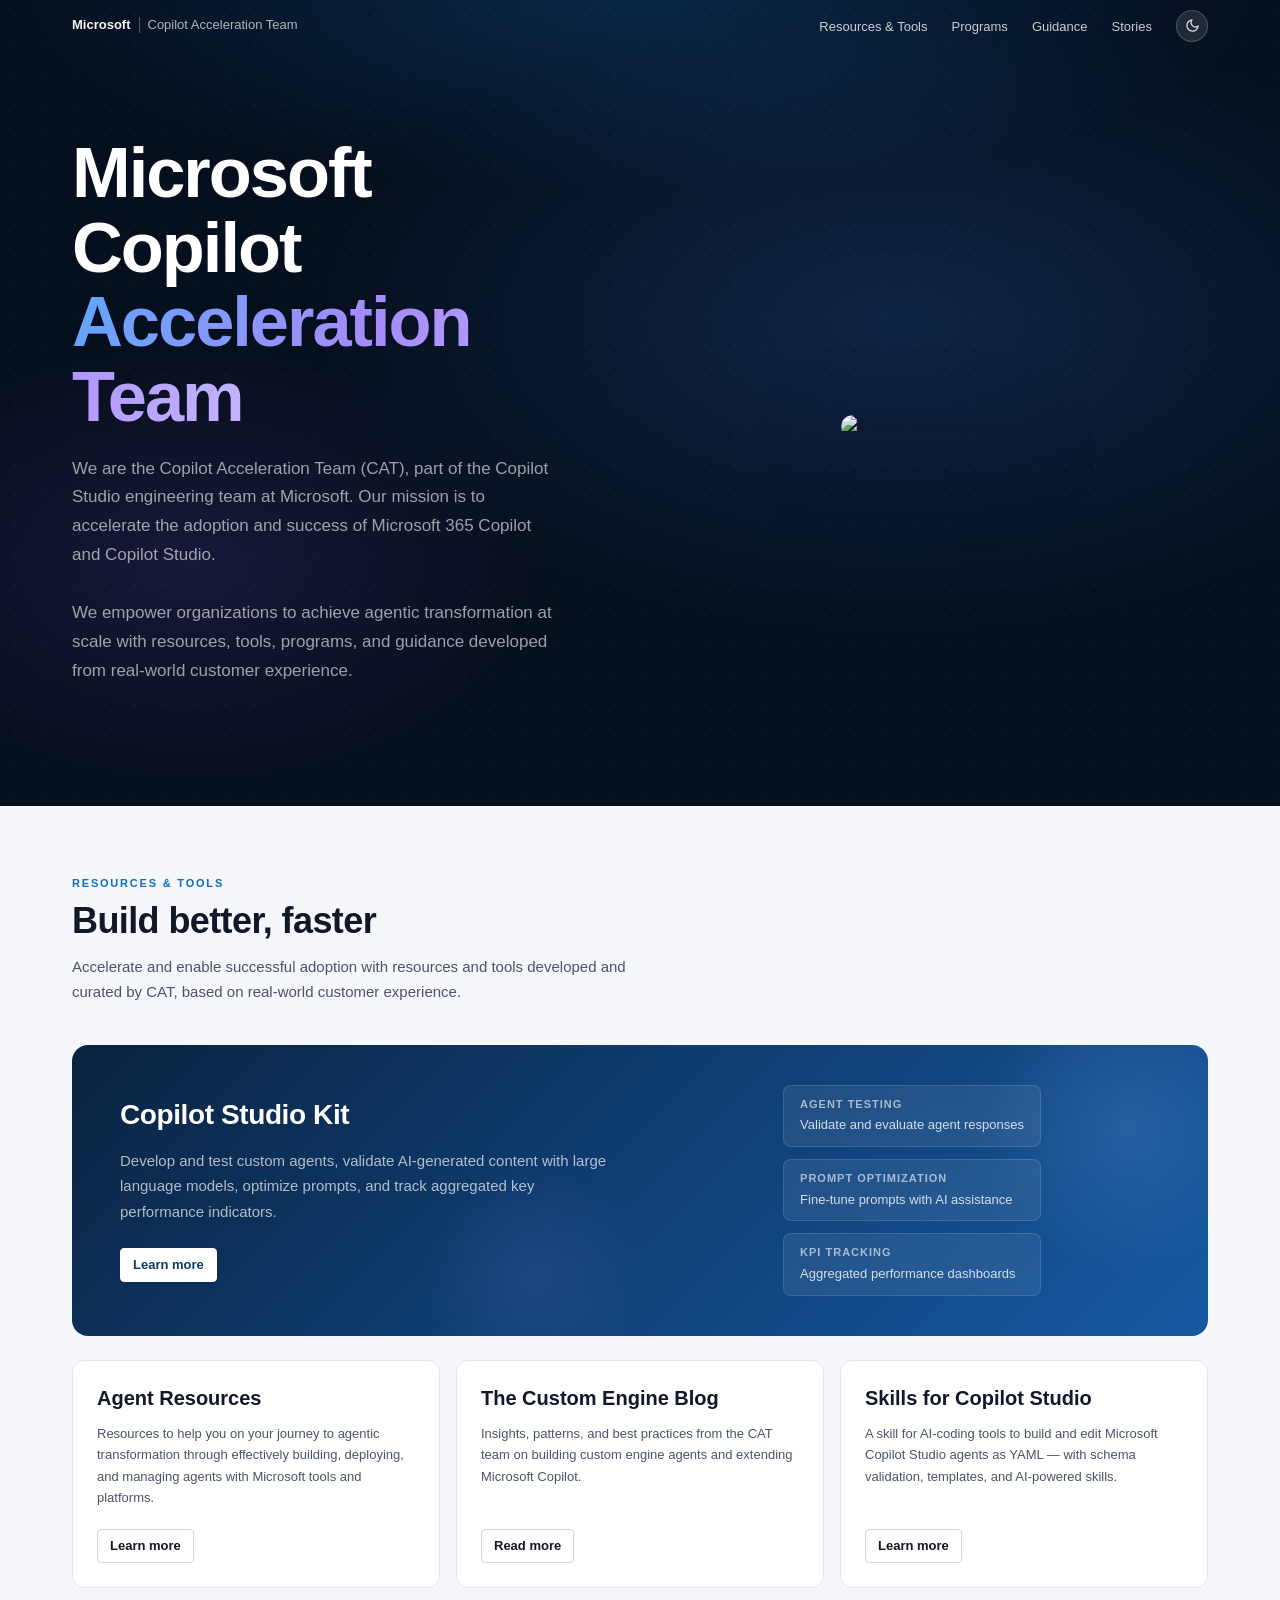
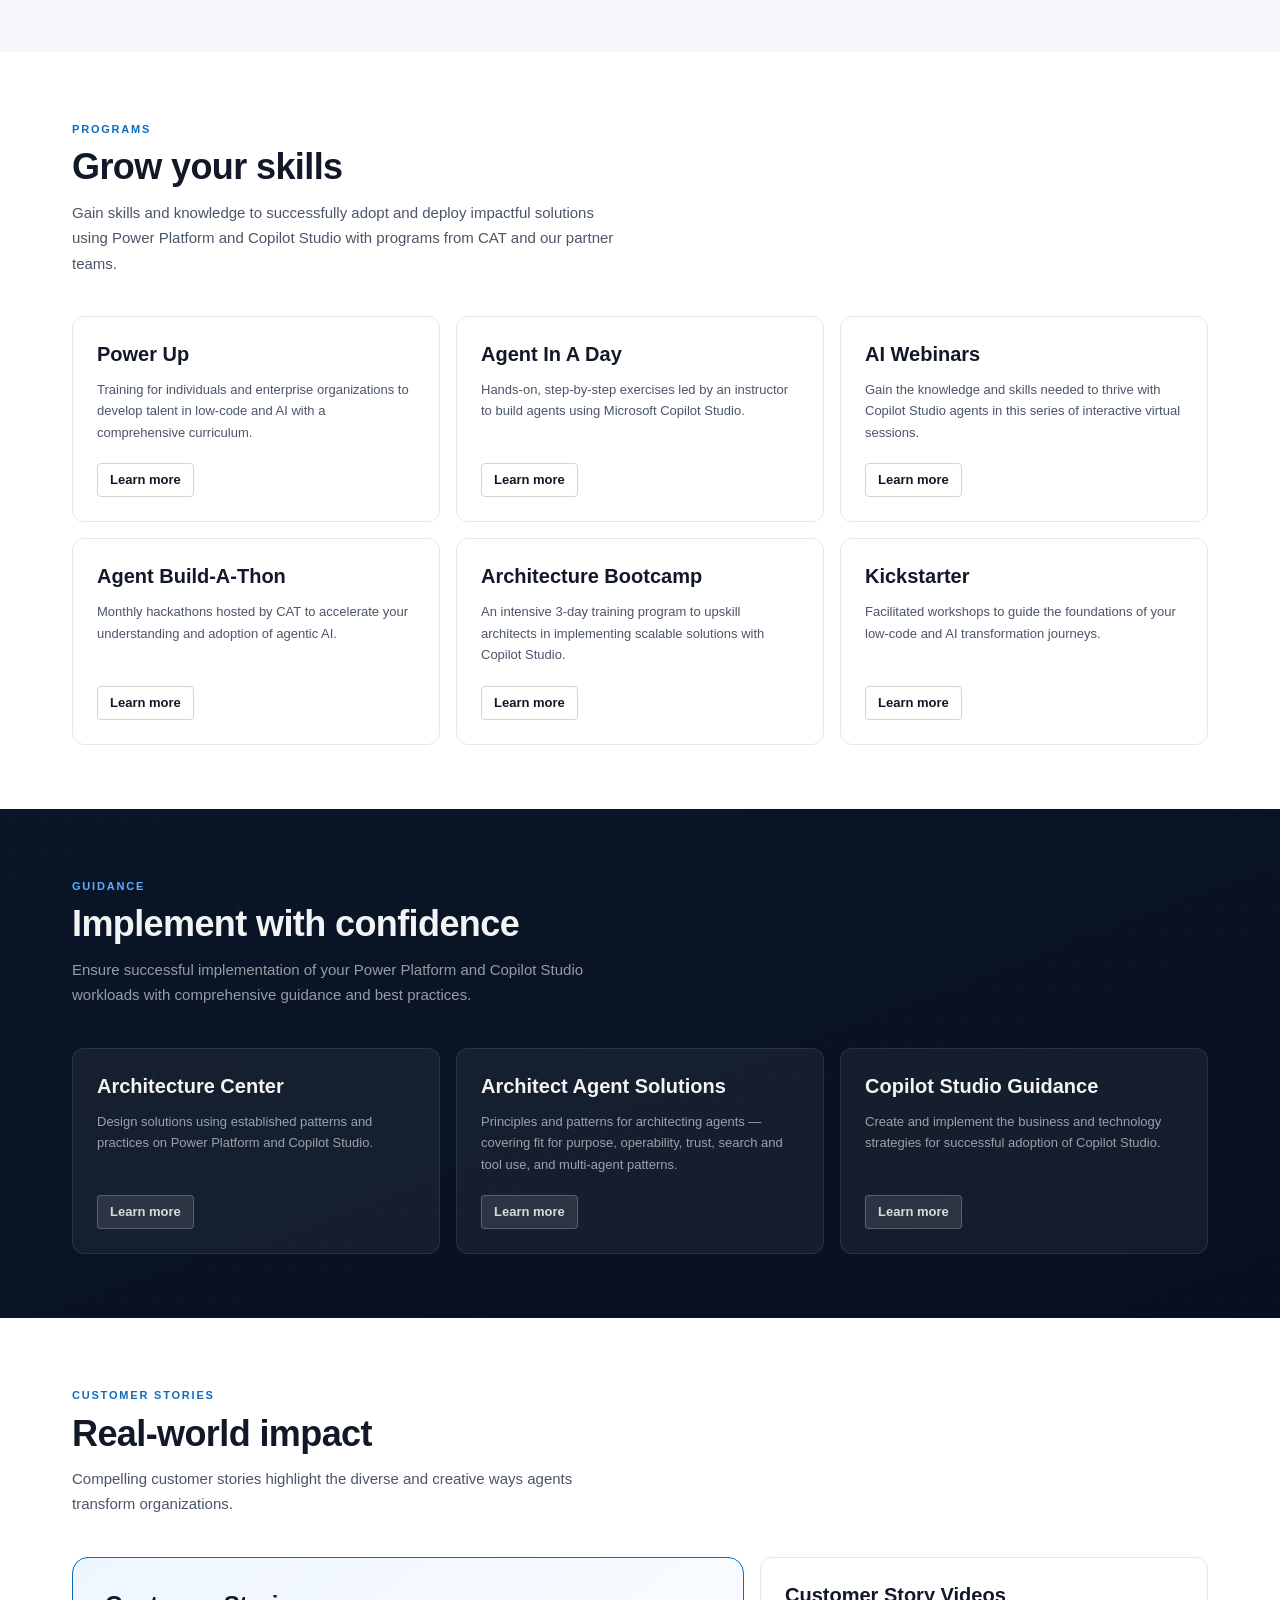
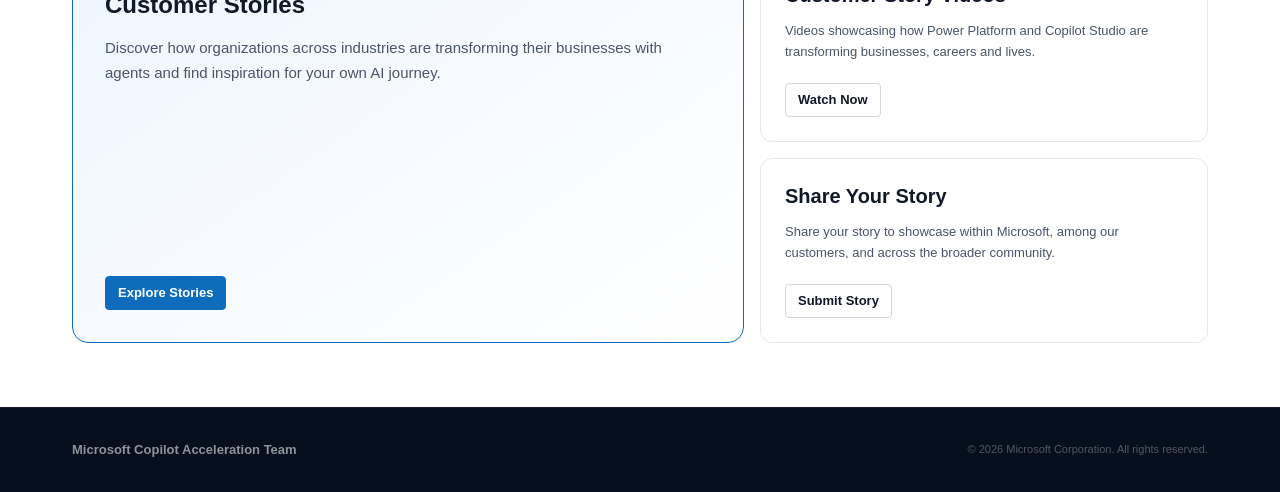
==== commit 1bba50f5: "Updated Agent Resources" ====
--- a/index.html
+++ b/index.html
@@ -175,9 +175,9 @@
 
       <div class="card-grid reveal-stagger" style="margin-top: var(--space-6)">
 
-        <a href="https://aka.ms/CopilotStudio/Resources" target="_blank" rel="noopener" class="card">
-          <div class="card-title">Copilot Studio Resources</div>
-          <p class="card-desc">Resources to help you on your Copilot Studio journey, curated by CAT and updated regularly.</p>
+        <a href="https://aka.ms/agentresources" target="_blank" rel="noopener" class="card">
+          <div class="card-title">Agent Resources</div>
+          <p class="card-desc">Resources to help you on your journey to agentic transformation through effectively building, deploying, and managing agents with Microsoft tools and platforms.</p>
           <div class="card-cta"><span class="btn btn-outline">Learn more</span></div>
         </a>
 
